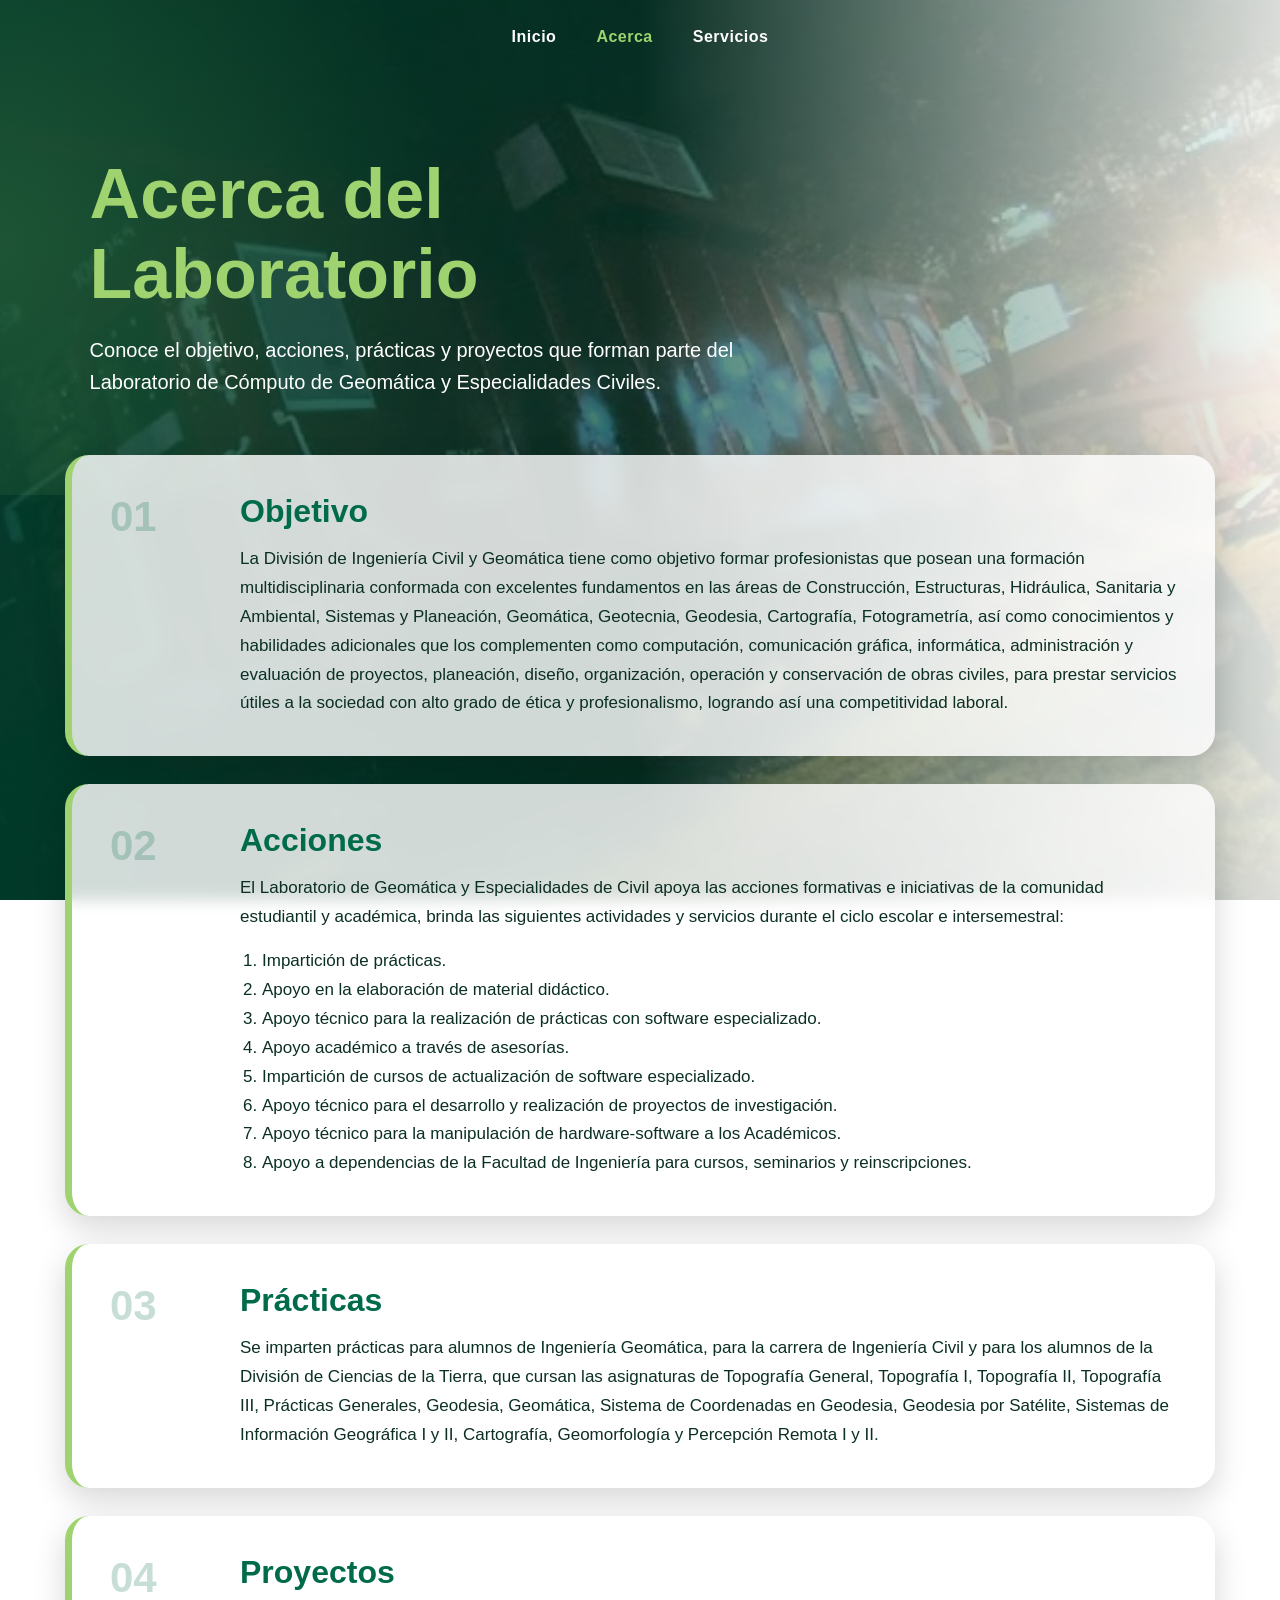
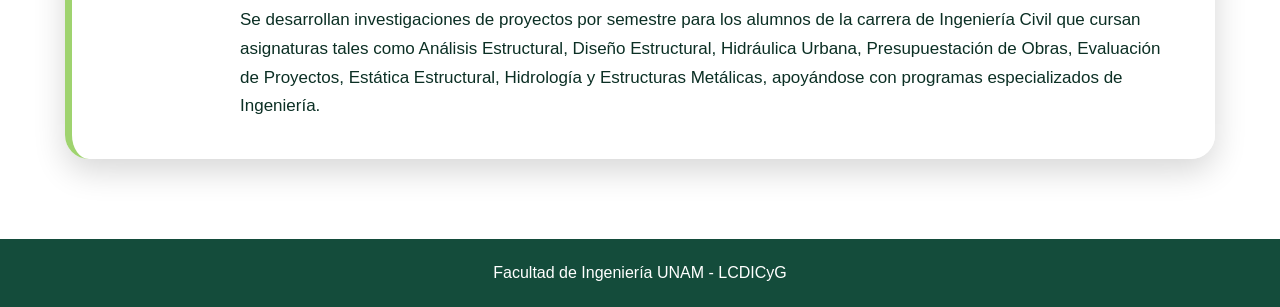
==== acerca.html @ cfac41e4 "Avance pagina de laboratorio" ====
<!DOCTYPE html>
<html lang="es">
<head>
    <meta charset="UTF-8">
    <meta name="viewport" content="width=device-width, initial-scale=1.0">
    <title>Acerca - LCDICyG</title>
    <link rel="stylesheet" href="css/style.css">
</head>
<body class="acerca-page">

    <section class="acerca-hero" id="acercaHero">
        <div class="acerca-overlay"></div>

        <div class="acerca-nav">
            <a href="index.html">Inicio</a>
            <a href="acerca.html" class="active-link">Acerca</a>
            <a href="servicios.html">Servicios</a>
        </div>

        <div class="acerca-content">
            <h1>Acerca del Laboratorio</h1>
            <p>
                Conoce el objetivo, acciones, prácticas y proyectos que forman parte del
                Laboratorio de Cómputo de Geomática y Especialidades Civiles.
            </p>
        </div>
    </section>

    <main class="acerca-sections">

        <article class="info-block" data-bg="images/tren.jpg">
            <div class="number">01</div>
            <div class="text">
                <h2>Objetivo</h2>
                <p>
                    La División de Ingeniería Civil y Geomática tiene como objetivo formar profesionistas
                    que posean una formación multidisciplinaria conformada con excelentes fundamentos en
                    las áreas de Construcción, Estructuras, Hidráulica, Sanitaria y Ambiental, Sistemas y
                    Planeación, Geomática, Geotecnia, Geodesia, Cartografía, Fotogrametría, así como
                    conocimientos y habilidades adicionales que los complementen como computación,
                    comunicación gráfica, informática, administración y evaluación de proyectos,
                    planeación, diseño, organización, operación y conservación de obras civiles, para
                    prestar servicios útiles a la sociedad con alto grado de ética y profesionalismo,
                    logrando así una competitividad laboral.
                </p>
            </div>
        </article>

        <article class="info-block" data-bg="images/clase.jpeg">
            <div class="number">02</div>
            <div class="text">
                <h2>Acciones</h2>
                <p>
                    El Laboratorio de Geomática y Especialidades de Civil apoya las acciones formativas
                    e iniciativas de la comunidad estudiantil y académica, brinda las siguientes actividades
                    y servicios durante el ciclo escolar e intersemestral:
                </p>

                <ol>
                    <li>Impartición de prácticas.</li>
                    <li>Apoyo en la elaboración de material didáctico.</li>
                    <li>Apoyo técnico para la realización de prácticas con software especializado.</li>
                    <li>Apoyo académico a través de asesorías.</li>
                    <li>Impartición de cursos de actualización de software especializado.</li>
                    <li>Apoyo técnico para el desarrollo y realización de proyectos de investigación.</li>
                    <li>Apoyo técnico para la manipulación de hardware-software a los Académicos.</li>
                    <li>Apoyo a dependencias de la Facultad de Ingeniería para cursos, seminarios y reinscripciones.</li>
                </ol>
            </div>
        </article>

        <article class="info-block" data-bg="images/practicas.jpg">
            <div class="number">03</div>
            <div class="text">
                <h2>Prácticas</h2>
                <p>
                    Se imparten prácticas para alumnos de Ingeniería Geomática, para la carrera de
                    Ingeniería Civil y para los alumnos de la División de Ciencias de la Tierra, que cursan
                    las asignaturas de Topografía General, Topografía I, Topografía II, Topografía III,
                    Prácticas Generales, Geodesia, Geomática, Sistema de Coordenadas en Geodesia,
                    Geodesia por Satélite, Sistemas de Información Geográfica I y II, Cartografía,
                    Geomorfología y Percepción Remota I y II.
                </p>
            </div>
        </article>

        <article class="info-block" data-bg="images/proyecto.jpg">
            <div class="number">04</div>
            <div class="text">
                <h2>Proyectos</h2>
                <p>
                    Se desarrollan investigaciones de proyectos por semestre para los alumnos de la carrera
                    de Ingeniería Civil que cursan asignaturas tales como Análisis Estructural, Diseño
                    Estructural, Hidráulica Urbana, Presupuestación de Obras, Evaluación de Proyectos,
                    Estática Estructural, Hidrología y Estructuras Metálicas, apoyándose con programas
                    especializados de Ingeniería.
                </p>
            </div>
        </article>

    </main>

    <footer class="acerca-footer">
        <p>Facultad de Ingeniería UNAM - LCDICyG</p>
    </footer>

    <script src="js/main.js"></script>
</body>
</html>
---- css/style.css ----
*{
    margin: 0;
    padding: 0;
    box-sizing: border-box;
}

body{
    font-family: Arial, Helvetica, sans-serif;
    overflow: hidden;
    color: #0b2f24;
}

.slider{
    width: 100%;
    height: 100vh;
    position: relative;
    overflow: hidden;
}

.screen{
    width: 100%;
    height: 100vh;
    position: absolute;
    inset: 0;
    opacity: 0;
    transform: translateX(100%);
    transition: opacity 0.8s ease, transform 0.8s ease;
    pointer-events: none;
}

.screen.active{
    opacity: 1;
    transform: translateX(0);
    pointer-events: auto;
}

.screen.exit-left{
    transform: translateX(-100%);
}

#inicio{
    background:
        linear-gradient(90deg, rgba(0, 61, 43, 0.92), rgba(0, 61, 43, 0.55), rgba(0,0,0,0.12)),
        url("../images/Laboratorio.jpeg");
    background-size: cover;
    background-position: center;
}

#opciones{
    background:
        linear-gradient(90deg, rgba(0, 61, 43, 0.88), rgba(0, 61, 43, 0.45), rgba(255,255,255,0.1)),
        url("../images/Laboratorio2.jpeg");
    background-size: cover;
    background-position: center;
}

.content{
    position: relative;
    z-index: 2;
}

.intro-content{
    width: min(900px, 90%);
    min-height: 100vh;
    display: flex;
    flex-direction: column;
    justify-content: center;
    padding-left: 7%;
    color: white;
}

.intro-content h1{
    font-size: clamp(36px, 5vw, 62px);
    line-height: 1.1;
    margin-bottom: 28px;
    color: #9fd36f;
}

.intro-content p{
    font-size: clamp(16px, 1.5vw, 20px);
    line-height: 1.7;
    max-width: 850px;
    text-align: justify;
}

.hint{
    margin-top: 35px;
    font-size: 15px;
    color: #d7b56d;
    letter-spacing: 0.5px;
}

.hint.dark{
    color: #d7b56d;
    text-align: center;
    display: block;
}

.options-content{
    width: min(1150px, 92%);
    margin: 0 auto;
    min-height: 100vh;
    padding: 70px 0;
    display: flex;
    flex-direction: column;
    justify-content: center;
}

.options-content h2{
    text-align: center;
    font-size: clamp(34px, 4vw, 54px);
    color: white;
    margin-bottom: 10px;
}

.subtitle{
    text-align: center;
    font-size: 18px;
    color: #e6f2e6;
    margin-bottom: 40px;
}

.option-grid{
    display: grid;
    grid-template-columns: repeat(auto-fit, minmax(230px, 1fr));
    gap: 22px;
}

.option-card{
    min-height: 155px;
    padding: 28px;
    border-radius: 22px;
    text-decoration: none;
    color: #0b2f24;
    background: rgba(255, 255, 255, 0.88);
    box-shadow: 0 10px 28px rgba(0, 0, 0, 0.18);
    border-top: 5px solid #9fd36f;
    transition: 0.3s ease;
}

.option-card:hover{
    transform: translateY(-8px);
    background: #f4f8f4;
}

.option-card h3{
    color: #006b4b;
    font-size: 23px;
    margin-bottom: 12px;
}

.option-card p{
    line-height: 1.5;
    color: #0b2f24;
}

.arrow{
    position: fixed;
    top: 50%;
    transform: translateY(-50%);
    z-index: 20;

    width: 52px;
    height: 52px;
    border: none;
    border-radius: 50%;

    background: rgba(159, 211, 111, 0.88);
    color: #003d2b;
    font-size: 28px;
    cursor: pointer;

    transition: 0.3s ease;
}

.arrow:hover{
    background: #d7b56d;
    transform: translateY(-50%) scale(1.08);
}

.left{
    left: 25px;
}

.right{
    right: 25px;
}

@media(max-width: 768px){
    body{
        overflow: auto;
    }

    .slider,
    .screen{
        min-height: 100vh;
        height: auto;
    }

    .intro-content{
        padding: 130px 25px 70px;
    }

    .intro-content p{
        text-align: left;
    }

    .options-content{
        padding: 80px 0;
    }

    .arrow{
        width: 44px;
        height: 44px;
        font-size: 22px;
    }
}

/* ========================= */
/* PÁGINA ACERCA */
/* ========================= */

.acerca-page{
    overflow: auto;

    background:
        linear-gradient(
            90deg,
            rgba(0, 61, 43, 0.92),
            rgba(0, 61, 43, 0.65),
            rgba(244,248,244,0.88)
        ),
        url("../images/tren.jpg");

    background-size: cover;
    background-position: center;
    background-attachment: fixed;

    transition: background 0.7s ease;
}

.acerca-hero{
    min-height: 55vh;
    position: relative;
    background: transparent;
}

.acerca-overlay{
    position: absolute;
    inset: 0;

    background:
        radial-gradient(
            circle at left,
            rgba(159, 211, 111, 0.18),
            transparent 35%
        );
}

.acerca-nav{
    position: relative;
    z-index: 5;

    display: flex;
    justify-content: center;
    gap: 40px;

    padding: 28px;
}

.acerca-nav a{
    color: white;
    text-decoration: none;
    font-weight: bold;
    letter-spacing: 0.5px;

    transition: 0.3s;
}

.acerca-nav a:hover,
.active-link{
    color: #9fd36f !important;
}

.acerca-content{
    position: relative;
    z-index: 5;

    width: min(900px, 90%);

    padding: 80px 7%;

    color: white;
}

.acerca-content h1{
    font-size: clamp(40px, 6vw, 70px);

    color: #9fd36f;

    margin-bottom: 20px;
}

.acerca-content p{
    font-size: 20px;
    line-height: 1.6;

    max-width: 700px;
}

.acerca-sections{
    width: min(1150px, 92%);

    margin: -40px auto 80px;

    position: relative;
    z-index: 10;
}

.info-block{
    display: grid;

    grid-template-columns: 100px 1fr;

    gap: 30px;

    padding: 38px;

    margin-bottom: 28px;

    border-radius: 24px;

    background: rgba(255,255,255,0.82);

    backdrop-filter: blur(8px);

    box-shadow: 0 12px 32px rgba(0,0,0,0.16);

    border-left: 7px solid #9fd36f;

    transition: 0.35s ease;

    cursor: pointer;
}

.info-block:hover{
    transform: translateY(-8px);

    background: rgba(255,255,255,0.9);

    border-left-color: #d7b56d;

    box-shadow: 0 16px 40px rgba(0,0,0,0.22);
}

.number{
    font-size: 42px;
    font-weight: bold;

    color: rgba(0, 107, 75, 0.22);
}

.info-block h2{
    color: #006b4b;

    font-size: 32px;

    margin-bottom: 15px;
}

.info-block p,
.info-block li{
    font-size: 17px;

    line-height: 1.7;

    color: #0b2f24;
}

.info-block ol{
    margin-top: 15px;
    padding-left: 22px;
}

.acerca-footer{
    background-color: rgba(0, 61, 43, 0.92);

    color: white;

    text-align: center;

    padding: 25px;

    backdrop-filter: blur(8px);
}

@media(max-width: 768px){

    .acerca-nav{
        flex-wrap: wrap;
        gap: 18px;
    }

    .info-block{
        grid-template-columns: 1fr;

        padding: 28px;
    }

    .number{
        font-size: 34px;
    }

    .acerca-sections{
        margin-top: -20px;
    }

}

/* ========================= */
/* PÁGINA SERVICIOS */
/* ========================= */

.servicios-page{
    min-height: 100vh;
    overflow: auto;
    color: white;

    background:
        linear-gradient(
            90deg,
            rgba(0, 61, 43, 0.94),
            rgba(0, 61, 43, 0.72),
            rgba(0, 0, 0, 0.35)
        ),
        url("../images/Laboratorio2.jpeg");

    background-size: cover;
    background-position: center;
    background-attachment: fixed;
}

.servicios-nav{
    position: relative;
    z-index: 5;

    display: flex;
    justify-content: center;
    gap: 40px;

    padding: 28px;
}

.servicios-nav a{
    color: white;
    text-decoration: none;
    font-weight: bold;
    letter-spacing: 0.5px;
    transition: 0.3s;
}

.servicios-nav a:hover,
.servicios-nav .active-link{
    color: #9fd36f;
}

.servicios-main{
    width: min(1100px, 92%);
    margin: 0 auto;
    min-height: calc(100vh - 120px);

    display: flex;
    flex-direction: column;
    justify-content: center;
    gap: 35px;
}

.servicios-intro{
    text-align: center;
}

.servicios-intro h1{
    font-size: clamp(42px, 6vw, 72px);
    color: #9fd36f;
    margin-bottom: 15px;
}

.servicios-intro p{
    font-size: 19px;
    line-height: 1.6;
}

.service-tabs{
    display: grid;
    grid-template-columns: repeat(4, 1fr);
    gap: 18px;
}

.service-tab{
    padding: 22px 18px;
    border: 2px solid rgba(159, 211, 111, 0.65);
    border-radius: 20px;

    background: rgba(255, 255, 255, 0.13);
    color: white;

    font-size: 18px;
    font-weight: bold;

    cursor: pointer;
    backdrop-filter: blur(8px);

    transition: 0.3s ease;
}

.service-tab:hover,
.service-tab.active{
    background: rgba(159, 211, 111, 0.9);
    color: #003d2b;
    transform: translateY(-5px);
}

.service-content{
    display: none;

    padding: 40px;
    border-radius: 24px;

    background: rgba(255, 255, 255, 0.86);
    color: #0b2f24;

    box-shadow: 0 15px 35px rgba(0,0,0,0.22);
    backdrop-filter: blur(8px);

    animation: fadeService 0.5s ease;
}

.service-content.active{
    display: block;
}

.service-content h2{
    font-size: 34px;
    color: #006b4b;
    margin-bottom: 15px;
}

.service-content p{
    font-size: 18px;
    line-height: 1.7;
    margin-bottom: 25px;
}

.service-link{
    color: #006b4b;
    font-weight: bold;
    text-decoration: underline;
    text-underline-offset: 6px;

    transition: 0.3s;
}

.service-link:hover{
    color: #9fd36f;
}

.servicios-footer{
    background-color: rgba(0, 61, 43, 0.92);
    color: white;
    text-align: center;
    padding: 25px;
    backdrop-filter: blur(8px);
}

@keyframes fadeService{
    from{
        opacity: 0;
        transform: translateY(18px);
    }

    to{
        opacity: 1;
        transform: translateY(0);
    }
}

@media(max-width: 900px){
    .service-tabs{
        grid-template-columns: repeat(2, 1fr);
    }
}

@media(max-width: 600px){
    .service-tabs{
        grid-template-columns: 1fr;
    }

    .servicios-nav{
        flex-wrap: wrap;
        gap: 18px;
    }

    .service-content{
        padding: 28px;
    }
}

/* ========================= */
/* FORMULARIOS / PDFs */
/* ========================= */

.formatos-page{
    min-height: 100vh;

    background:
        linear-gradient(
            90deg,
            rgba(0, 61, 43, 0.94),
            rgba(0, 61, 43, 0.72),
            rgba(0, 0, 0, 0.35)
        ),
        url("../images/Laboratorio2.jpeg");

    background-size: cover;
    background-position: center;
    background-attachment: fixed;

    color: white;
}

.formatos-main{
    width: min(1200px, 92%);
    margin: 40px auto 80px;

    display: grid;
    grid-template-columns: 420px 1fr;
    gap: 45px;
    align-items: center;
}

.formatos-left{
    display: flex;
    justify-content: center;
    align-items: center;
}

.formatos-left img{
    width: 100%;
    max-width: 320px;

    filter:
        drop-shadow(0 0 18px rgba(159, 211, 111, 0.35));

    transition: 0.4s;
}

.formatos-left img:hover{
    transform: scale(1.04);
}

.formatos-right{
    padding: 40px;

    background: rgba(255,255,255,0.88);

    border-radius: 26px;

    backdrop-filter: blur(10px);

    box-shadow: 0 15px 40px rgba(0,0,0,0.22);
}

.formatos-right h1{
    color: #006b4b;

    font-size: 42px;

    margin-bottom: 35px;
}

.pdf-grid{
    display: grid;
    grid-template-columns: repeat(2, 1fr);
    gap: 22px;
}

.pdf-card{
    display: flex;
    align-items: center;
    gap: 18px;

    padding: 22px;

    border-radius: 18px;

    text-decoration: none;

    background: linear-gradient(
        135deg,
        #006b4b,
        #00885f
    );

    color: white;

    transition: 0.3s ease;
}

.pdf-card:hover{
    transform: translateY(-6px);

    background: linear-gradient(
        135deg,
        #9fd36f,
        #6fbf73
    );

    color: #003d2b;
}

.pdf-icon{
    width: 58px;
    height: 58px;

    border-radius: 14px;

    display: flex;
    justify-content: center;
    align-items: center;

    background: rgba(255,255,255,0.18);

    font-weight: bold;
    font-size: 18px;
}

.pdf-card span{
    font-size: 18px;
    font-weight: bold;
    line-height: 1.4;
}

@media(max-width: 900px){

    .formatos-main{
        grid-template-columns: 1fr;
    }

    .pdf-grid{
        grid-template-columns: 1fr;
    }

}

/* ========================= */
/* SERVICIO SOCIAL */
/* ========================= */

.ssocial-page{
    min-height: 100vh;
    overflow-y: auto;

    background:
        linear-gradient(
            90deg,
            rgba(0, 61, 43, 0.94),
            rgba(0, 61, 43, 0.72),
            rgba(0, 0, 0, 0.35)
        ),
        url("../images/Laboratorio2.jpeg");

    background-size: cover;
    background-position: center;
    background-attachment: fixed;

    color: white;
}

.ssocial-main{
    width: min(1150px, 92%);
    margin: 25px auto 55px;

    display: grid;
    grid-template-columns: 380px 1fr;
    gap: 40px;
    align-items: center;
}

.ssocial-logo{
    display: flex;
    justify-content: center;
    align-items: center;
}

.ssocial-logo img{
    width: 100%;
    max-width: 330px;

    filter: drop-shadow(0 0 18px rgba(159, 211, 111, 0.35));

    transition: 0.4s;
}

.ssocial-logo img:hover{
    transform: scale(1.04);
}

.ssocial-info{
    padding: 32px 38px;

    background: rgba(255,255,255,0.88);

    border-radius: 24px;

    backdrop-filter: blur(10px);

    box-shadow: 0 15px 40px rgba(0,0,0,0.22);

    color: #0b2f24;
}

.ssocial-info h1{
    color: #006b4b;
    font-size: 40px;
    margin-bottom: 10px;
}

.ssocial-line{
    width: 100%;
    height: 2px;
    background: rgba(0, 107, 75, 0.25);
    margin-bottom: 20px;
}

.ssocial-info p{
    font-size: 17px;
    line-height: 1.55;
    margin-bottom: 10px;
}

.ssocial-contact{
    margin-top: 22px;
    padding: 14px;

    border: 2px solid #006b4b;
    border-radius: 16px;

    text-align: center;

    background: rgba(159, 211, 111, 0.12);
}

.ssocial-contact p{
    margin-bottom: 4px;
}

.ssocial-button{
    display: inline-block;

    margin-top: 18px;

    color: #006b4b;
    font-weight: bold;
    text-decoration: underline;
    text-underline-offset: 6px;

    transition: 0.3s;
}

.ssocial-button:hover{
    color: #9fd36f;
}

@media(max-width: 900px){

    .ssocial-main{
        grid-template-columns: 1fr;
    }

    .ssocial-info{
        padding: 28px;
    }

}

/* ========================= */
/* CONTACTO */
/* ========================= */

.contacto-page{
    min-height: 100vh;
    overflow-y: auto;

    background:
        linear-gradient(
            90deg,
            rgba(0, 61, 43, 0.94),
            rgba(0, 61, 43, 0.72),
            rgba(0, 0, 0, 0.35)
        ),
        url("../images/Laboratorio2.jpeg");

    background-size: cover;
    background-position: center;
    background-attachment: fixed;

    color: white;
}

.contacto-main{
    width: min(780px, 92%);
    margin: 35px auto 70px;
}

.contacto-main h1{
    text-align: center;
    font-size: 46px;
    color: #9fd36f;
    margin-bottom: 28px;
}

.contacto-form{
    background: rgba(255,255,255,0.9);
    color: #0b2f24;

    padding: 38px;
    border-radius: 26px;

    box-shadow: 0 15px 40px rgba(0,0,0,0.22);
    backdrop-filter: blur(10px);
}

.form-group{
    margin-bottom: 22px;
}

.form-group label{
    display: block;
    font-weight: bold;
    margin-bottom: 9px;
}

.required{
    color: #006b4b;
    font-weight: bold;
}

.form-group input,
.form-group textarea{
    width: 100%;
    padding: 15px;

    border: 1px solid rgba(0, 107, 75, 0.25);
    border-radius: 14px;

    font-size: 16px;
    outline: none;
}

.form-group textarea{
    min-height: 145px;
    resize: vertical;
}

.form-group input:focus,
.form-group textarea:focus{
    border-color: #006b4b;
    box-shadow: 0 0 0 3px rgba(159, 211, 111, 0.25);
}

.error-message{
    display: none;
    margin-top: 7px;
    color: #006b4b;
    font-weight: bold;
}

.form-group.error .error-message{
    display: block;
}

.form-group.error input{
    border-color: #006b4b;
}

.contact-button{
    width: 100%;
    padding: 16px;

    border: none;
    border-radius: 30px;

    background: #0b2f24;
    color: white;

    font-size: 17px;
    font-weight: bold;
    text-transform: uppercase;

    cursor: pointer;

    transition: 0.35s ease;
}

.contact-button.loading{
    background: #6fbf73;
    opacity: 0.75;
}

.contact-button.success{
    background: #006b4b;
}

.form-status{
    text-align: center;
    margin-top: 18px;
    font-weight: bold;
    color: #006b4b;
}

/* ========================= */
/* CALENDARIOS */
/* ========================= */

.calendarios-page{
    min-height: 100vh;
    overflow-y: auto;

    background:
        linear-gradient(
            90deg,
            rgba(0, 61, 43, 0.94),
            rgba(0, 61, 43, 0.72),
            rgba(0, 0, 0, 0.35)
        ),
        url("../images/Laboratorio2.jpeg");

    background-size: cover;
    background-position: center;
    background-attachment: fixed;

    color: white;
}

.calendarios-main{
    width: min(1150px, 92%);
    margin: 30px auto 70px;
}

.calendarios-header{
    text-align: center;
    margin-bottom: 30px;
}

.calendarios-header h1{
    font-size: 48px;
    color: #9fd36f;
    margin-bottom: 10px;
}

.calendarios-header p{
    font-size: 18px;
}

.calendario-frame-box{
    width: 100%;
    height: 680px;

    background: rgba(255,255,255,0.9);

    border-radius: 24px;
    overflow: hidden;

    box-shadow: 0 15px 40px rgba(0,0,0,0.25);
    backdrop-filter: blur(10px);
}

.calendario-frame-box iframe{
    width: 100%;
    height: 100%;
    border: none;
}

.calendario-link{
    display: block;
    width: fit-content;
    margin: 25px auto 0;

    color: #9fd36f;
    font-weight: bold;
    text-decoration: underline;
    text-underline-offset: 6px;

    transition: 0.3s;
}

.calendario-link:hover{
    color: white;
}

@media(max-width: 768px){
    .calendario-frame-box{
        height: 560px;
    }

    .calendarios-header h1{
        font-size: 36px;
    }
}

/* ========================= */
/* SITIOS DE INTERÉS */
/* ========================= */

.links-page{
    min-height: 100vh;
    overflow-y: auto;

    background:
        linear-gradient(
            90deg,
            rgba(0, 61, 43, 0.94),
            rgba(0, 61, 43, 0.72),
            rgba(0, 0, 0, 0.35)
        ),
        url("../images/Laboratorio2.jpeg");

    background-size: cover;
    background-position: center;
    background-attachment: fixed;

    color: white;
}

.links-main{
    width: min(1200px, 92%);
    margin: 35px auto 75px;

    display: grid;
    grid-template-columns: 420px 1fr;
    gap: 55px;
    align-items: center;
}

.links-left{
    display: flex;
    justify-content: center;
    align-items: center;
}

.links-left img{
    width: 100%;
    max-width: 360px;

    filter: drop-shadow(0 0 18px rgba(159, 211, 111, 0.35));

    transition: 0.4s ease;
}

.links-left img:hover{
    transform: scale(1.04);
}

.links-right{
    padding: 40px;

    background: rgba(255,255,255,0.88);

    color: #0b2f24;

    border-radius: 26px;

    box-shadow: 0 15px 40px rgba(0,0,0,0.22);
    backdrop-filter: blur(10px);
}

.links-right h1{
    color: #006b4b;
    font-size: 44px;
    margin-bottom: 10px;
}

.links-right p{
    font-size: 18px;
    line-height: 1.6;
    margin-bottom: 25px;
}

.links-carousel{
    height: 355px;
    overflow: hidden;

    border-radius: 22px;
    position: relative;
}

.links-carousel::before,
.links-carousel::after{
    content: "";
    position: absolute;
    left: 0;
    width: 100%;
    height: 55px;
    z-index: 5;
    pointer-events: none;
}

.links-carousel::before{
    top: 0;
    background: linear-gradient(to bottom, rgba(255,255,255,0.95), transparent);
}

.links-carousel::after{
    bottom: 0;
    background: linear-gradient(to top, rgba(255,255,255,0.95), transparent);
}

.links-track{
    display: flex;
    flex-direction: column;
    gap: 18px;

    animation: moveLinks 18s linear infinite;
}

.links-carousel:hover .links-track{
    animation-play-state: paused;
}

.link-card{
    display: block;

    padding: 22px 24px;

    border-radius: 18px;

    text-decoration: none;

    background:
        linear-gradient(
            135deg,
            rgba(0, 107, 75, 0.95),
            rgba(0, 136, 95, 0.9)
        );

    color: white;

    transition: 0.3s ease;
}

.link-card:hover{
    transform: translateX(10px);
    background:
        linear-gradient(
            135deg,
            #9fd36f,
            #6fbf73
        );

    color: #003d2b;
}

.link-card span{
    display: block;
    font-size: 21px;
    font-weight: bold;
    margin-bottom: 5px;
}

.link-card small{
    font-size: 14px;
    opacity: 0.9;
}

@keyframes moveLinks{
    from{
        transform: translateY(0);
    }

    to{
        transform: translateY(-50%);
    }
}

@media(max-width: 900px){

    .links-main{
        grid-template-columns: 1fr;
    }

    .links-right{
        padding: 30px;
    }

}
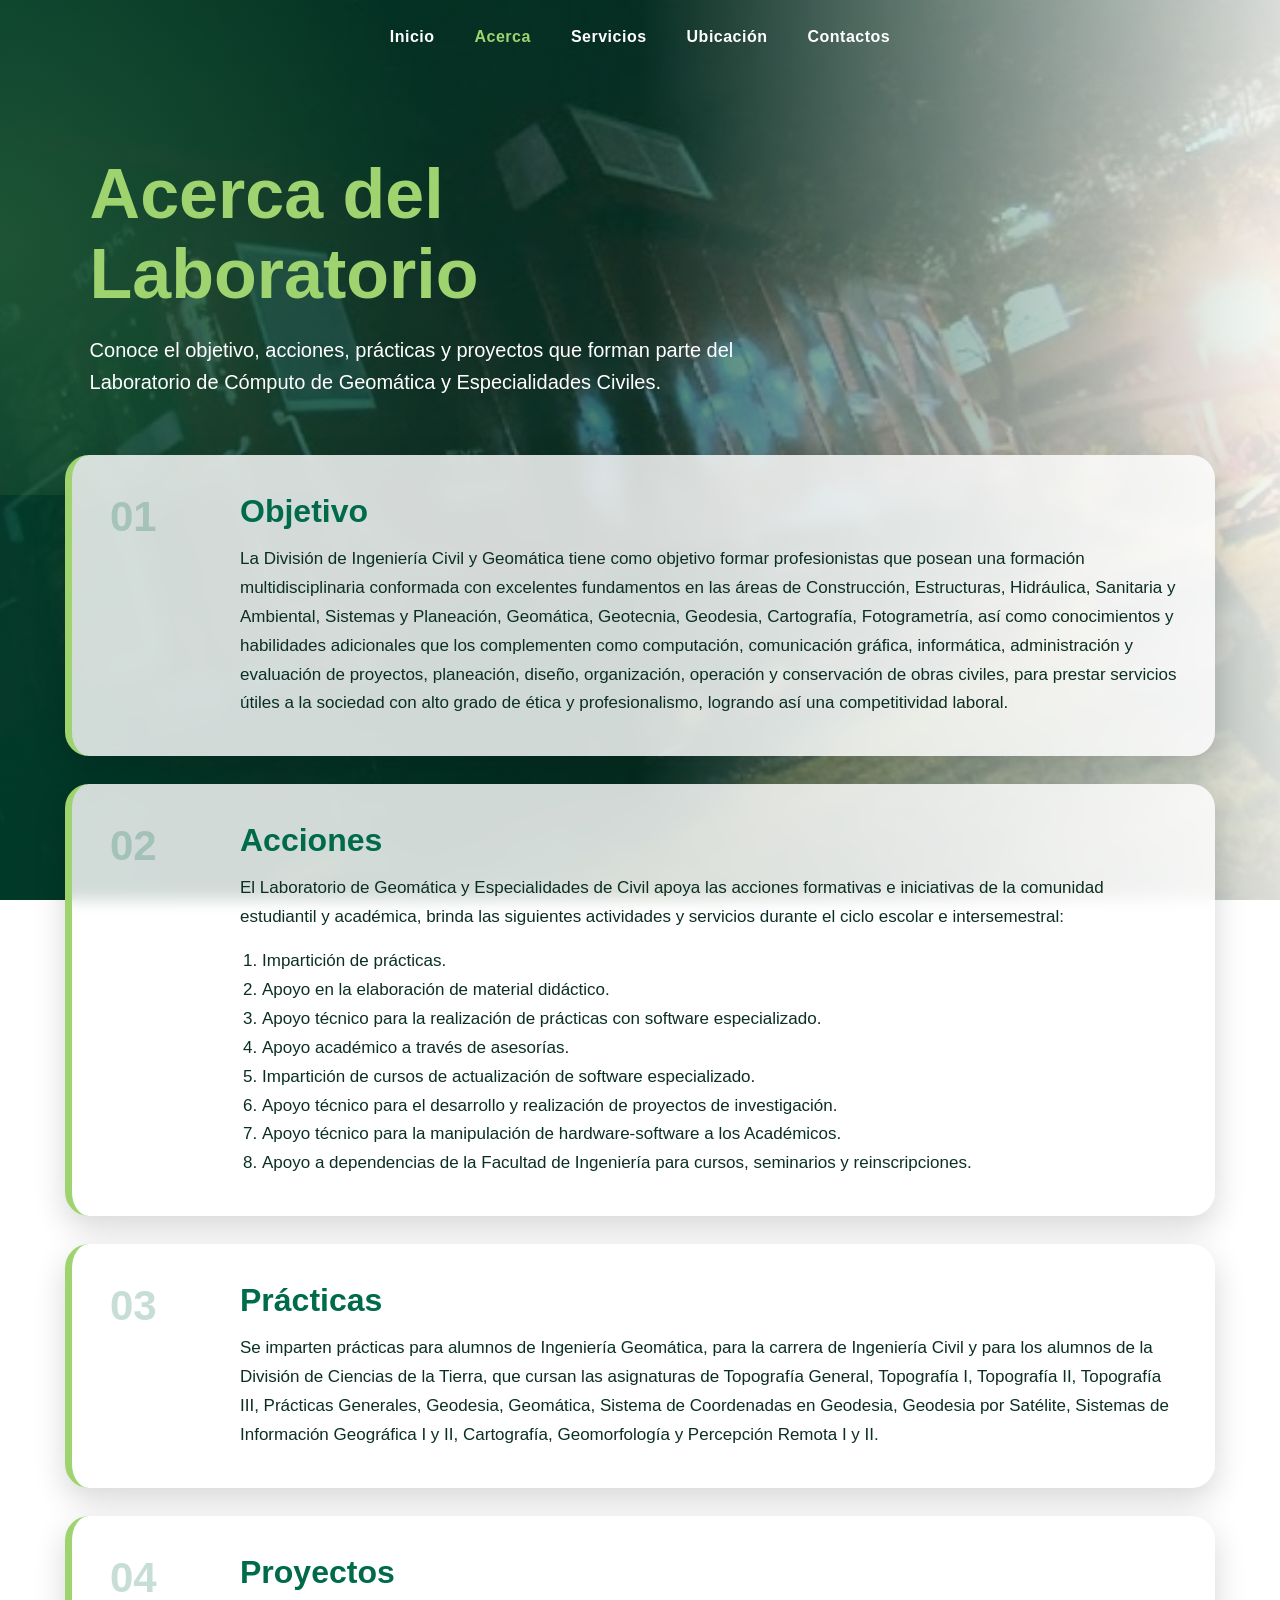
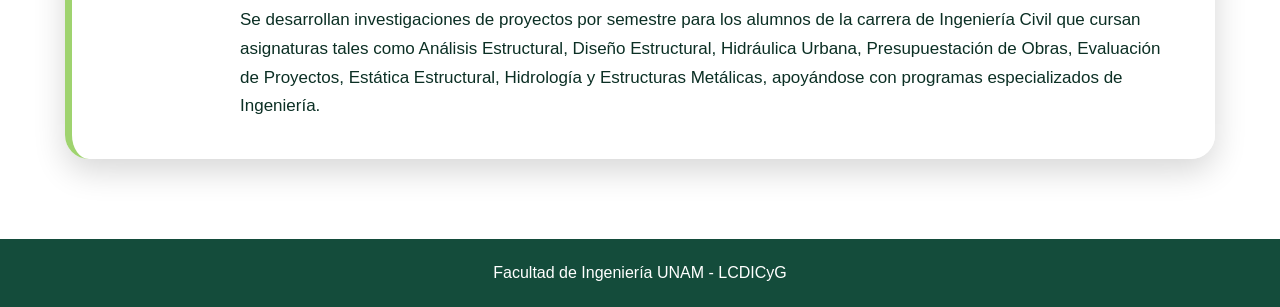
==== commit c33f4d62: "Avance 2" ====
--- a/acerca.html
+++ b/acerca.html
@@ -15,6 +15,8 @@
             <a href="index.html">Inicio</a>
             <a href="acerca.html" class="active-link">Acerca</a>
             <a href="servicios.html">Servicios</a>
+            <a href="ubicacion.html">Ubicación</a>
+            <a href="contactos.html">Contactos</a>
         </div>
 
         <div class="acerca-content">
--- a/css/style.css
+++ b/css/style.css
@@ -187,32 +187,96 @@
 }
 
 @media(max-width: 768px){
+
     body{
-        overflow: auto;
-    }
-
-    .slider,
+        overflow-y: auto;
+    }
+
+    .slider{
+        height: auto;
+        min-height: 100vh;
+        overflow: visible;
+    }
+
     .screen{
         min-height: 100vh;
         height: auto;
+        overflow-y: auto;
+    }
+
+    .screen.active{
+        position: relative;
+        display: block;
+    }
+
+    .screen:not(.active){
+        display: none;
     }
 
     .intro-content{
-        padding: 130px 25px 70px;
+        width: 92%;
+        min-height: 100vh;
+        padding: 90px 25px 80px;
+    }
+
+    .intro-content h1{
+        font-size: 34px;
+        line-height: 1.15;
     }
 
     .intro-content p{
+        font-size: 15px;
+        line-height: 1.6;
         text-align: left;
     }
 
     .options-content{
-        padding: 80px 0;
+        width: 92%;
+        min-height: 100vh;
+        height: auto;
+        padding: 75px 0 90px;
+        justify-content: flex-start;
+    }
+
+    .options-content h2{
+        font-size: 34px;
+    }
+
+    .subtitle{
+        font-size: 16px;
+        margin-bottom: 25px;
+    }
+
+    .option-grid{
+        grid-template-columns: 1fr;
+        gap: 16px;
+        padding-bottom: 35px;
+    }
+
+    .option-card{
+        min-height: auto;
+        padding: 22px;
     }
 
     .arrow{
         width: 44px;
         height: 44px;
         font-size: 22px;
+        top: auto;
+        bottom: 18px;
+        transform: none;
+    }
+
+    .arrow:hover{
+        transform: scale(1.05);
+    }
+
+    .left{
+        left: 18px;
+    }
+
+    .right{
+        right: 18px;
     }
 }
 
@@ -1042,18 +1106,30 @@
     color: white;
 }
 
+.calendarios-page{
+    min-height: 100vh;
+    overflow-y: auto;
+    background:
+        linear-gradient(90deg, rgba(0,61,43,0.94), rgba(0,61,43,0.72), rgba(0,0,0,0.35)),
+        url("../images/Laboratorio2.jpeg");
+    background-size: cover;
+    background-position: center;
+    background-attachment: fixed;
+    color: white;
+}
+
 .calendarios-main{
-    width: min(1150px, 92%);
-    margin: 30px auto 70px;
+    width: min(1050px, 92%);
+    margin: 80px auto 70px;
 }
 
 .calendarios-header{
     text-align: center;
-    margin-bottom: 30px;
+    margin-bottom: 25px;
 }
 
 .calendarios-header h1{
-    font-size: 48px;
+    font-size: 46px;
     color: #9fd36f;
     margin-bottom: 10px;
 }
@@ -1062,35 +1138,34 @@
     font-size: 18px;
 }
 
-.calendario-frame-box{
+.calendario-image-box{
     width: 100%;
-    height: 680px;
-
+    padding: 25px;
+    text-align: center;
     background: rgba(255,255,255,0.9);
-
     border-radius: 24px;
-    overflow: hidden;
-
     box-shadow: 0 15px 40px rgba(0,0,0,0.25);
     backdrop-filter: blur(10px);
 }
 
-.calendario-frame-box iframe{
-    width: 100%;
-    height: 100%;
-    border: none;
+.calendario-image-box img{
+    width: auto;
+    max-width: 70%;
+    max-height: 700px;
+    border-radius: 16px;
+    box-shadow: 0 10px 25px rgba(0,0,0,0.25);
 }
 
 .calendario-link{
     display: block;
     width: fit-content;
+    max-width: 100%;
     margin: 25px auto 0;
-
     color: #9fd36f;
     font-weight: bold;
+    text-align: center;
     text-decoration: underline;
     text-underline-offset: 6px;
-
     transition: 0.3s;
 }
 
@@ -1099,12 +1174,21 @@
 }
 
 @media(max-width: 768px){
-    .calendario-frame-box{
-        height: 560px;
+    .calendarios-main{
+        margin: 45px auto 60px;
     }
 
     .calendarios-header h1{
-        font-size: 36px;
+        font-size: 34px;
+    }
+
+    .calendario-image-box{
+        padding: 12px;
+    }
+
+    .calendario-image-box img{
+        max-width: 100%;
+        max-height: none;
     }
 }
 
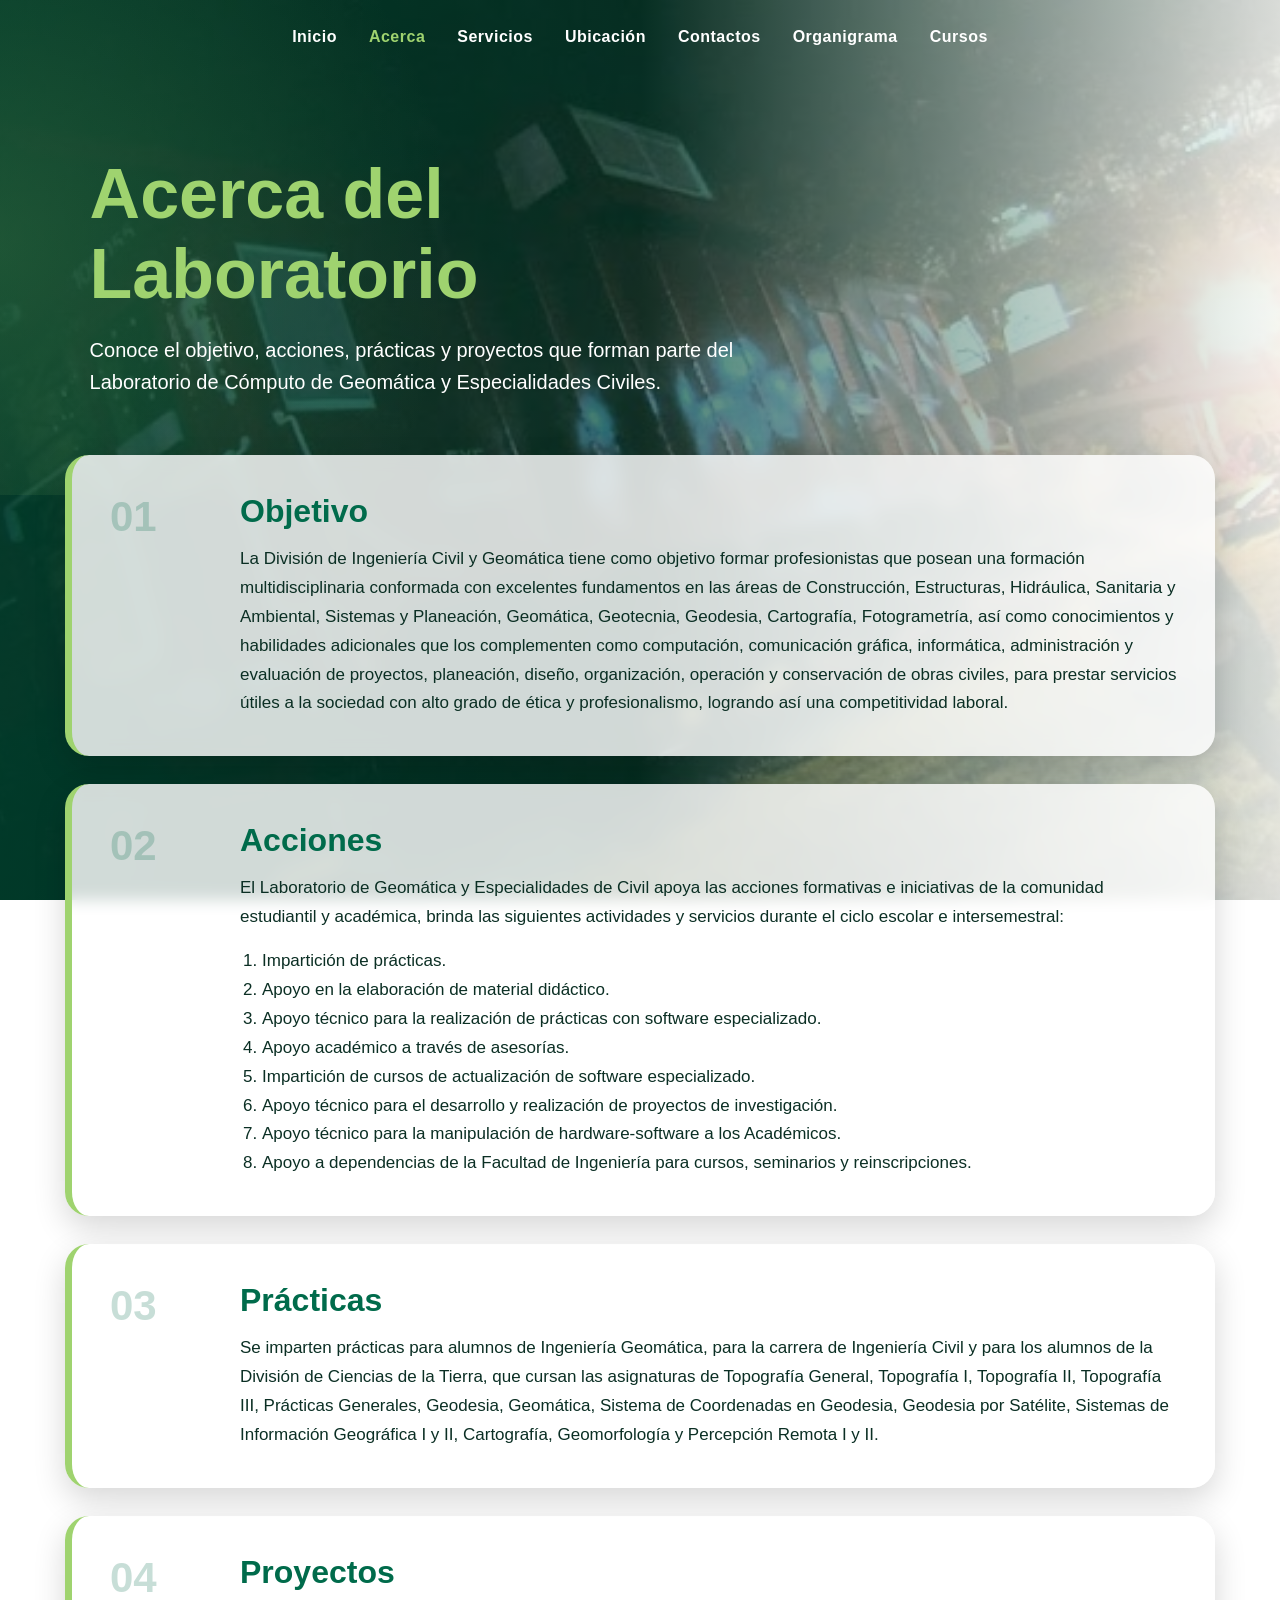
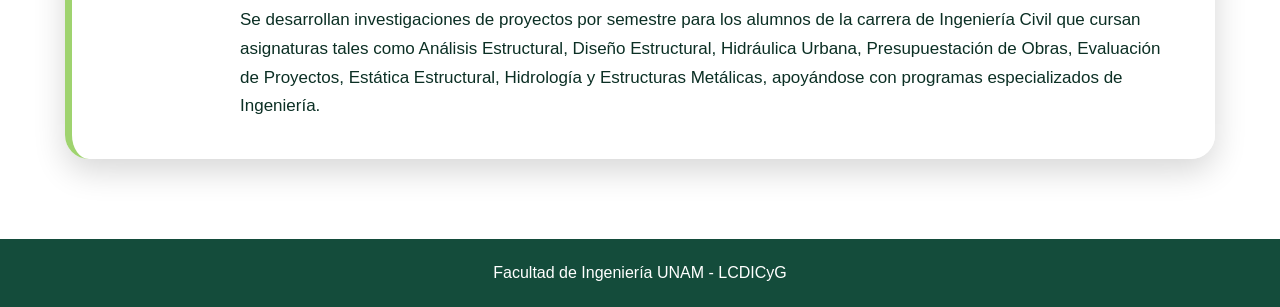
==== commit ce48b8b6: "Ultimas2Paginas" ====
--- a/acerca.html
+++ b/acerca.html
@@ -17,6 +17,8 @@
             <a href="servicios.html">Servicios</a>
             <a href="ubicacion.html">Ubicación</a>
             <a href="contactos.html">Contactos</a>
+            <a href="organigrama.html">Organigrama</a>
+            <a href="cursos.html">Cursos</a>
         </div>
 
         <div class="acerca-content">
--- a/css/style.css
+++ b/css/style.css
@@ -327,7 +327,8 @@
 
     display: flex;
     justify-content: center;
-    gap: 40px;
+    flex-wrap: wrap;
+    gap: 32px;
 
     padding: 28px;
 }
@@ -510,7 +511,8 @@
 
     display: flex;
     justify-content: center;
-    gap: 40px;
+    flex-wrap: wrap;
+    gap: 32px;
 
     padding: 28px;
 }
@@ -1377,3 +1379,446 @@
     }
 
 }
+
+/* ========================= */
+/* CURSOS */
+/* ========================= */
+
+.cursos-page{
+    min-height: 100vh;
+    overflow-y: auto;
+
+    background:
+        linear-gradient(
+            90deg,
+            rgba(0, 61, 43, 0.94),
+            rgba(0, 61, 43, 0.72),
+            rgba(0, 0, 0, 0.35)
+        ),
+        url("../images/Laboratorio2.jpeg");
+
+    background-size: cover;
+    background-position: center;
+    background-attachment: fixed;
+
+    color: white;
+}
+
+.cursos-main{
+    width: min(1250px, 92%);
+    margin: 40px auto 80px;
+
+    display: grid;
+    grid-template-columns: 420px 1fr;
+    gap: 50px;
+    align-items: start;
+}
+
+.cursos-left{
+    position: sticky;
+    top: 40px;
+
+    display: flex;
+    flex-direction: column;
+    align-items: center;
+    gap: 22px;
+}
+
+.cursos-left img{
+    width: 100%;
+    max-width: 380px;
+
+    filter: drop-shadow(0 0 20px rgba(159, 211, 111, 0.35));
+
+    transition: 0.4s ease;
+}
+
+.cursos-left img:hover{
+    transform: scale(1.03);
+}
+
+.cursos-left h1{
+    text-align: center;
+    font-size: 34px;
+    color: #9fd36f;
+}
+
+.cursos-left p{
+    text-align: center;
+    font-size: 16px;
+    line-height: 1.6;
+    color: #e6f2e6;
+    max-width: 360px;
+}
+
+.cursos-right{
+    display: flex;
+    flex-direction: column;
+    gap: 26px;
+}
+
+.course-card{
+    padding: 34px;
+
+    border-radius: 26px;
+
+    background: rgba(255, 255, 255, 0.9);
+    color: #0b2f24;
+
+    box-shadow: 0 15px 40px rgba(0,0,0,0.22);
+    backdrop-filter: blur(10px);
+
+    border-left: 7px solid #9fd36f;
+
+    transition: 0.35s ease;
+}
+
+.course-card:hover{
+    transform: translateY(-6px);
+    border-left-color: #d7b56d;
+    box-shadow: 0 20px 48px rgba(0,0,0,0.28);
+}
+
+.course-card .course-tag{
+    display: inline-block;
+
+    padding: 6px 16px;
+    margin-bottom: 14px;
+
+    border-radius: 30px;
+
+    background: rgba(0, 107, 75, 0.12);
+    color: #006b4b;
+
+    font-size: 13px;
+    font-weight: bold;
+    letter-spacing: 0.5px;
+    text-transform: uppercase;
+}
+
+.course-card.reference .course-tag{
+    background: rgba(215, 181, 109, 0.18);
+    color: #a3812e;
+}
+
+.course-card h2{
+    font-size: 27px;
+    color: #006b4b;
+    margin-bottom: 14px;
+}
+
+.course-card p{
+    font-size: 16.5px;
+    line-height: 1.75;
+    margin-bottom: 22px;
+}
+
+.course-link{
+    display: inline-flex;
+    align-items: center;
+    gap: 10px;
+
+    padding: 13px 26px;
+
+    border-radius: 30px;
+
+    background: #006b4b;
+    color: white;
+
+    font-weight: bold;
+    text-decoration: none;
+    font-size: 15px;
+
+    transition: 0.3s ease;
+}
+
+.course-link:hover{
+    background: #9fd36f;
+    color: #003d2b;
+    transform: translateX(4px);
+}
+
+@media(max-width: 900px){
+
+    .cursos-main{
+        grid-template-columns: 1fr;
+    }
+
+    .cursos-left{
+        position: relative;
+        top: 0;
+    }
+
+    .course-card{
+        padding: 26px;
+    }
+
+}
+
+/* ========================= */
+/* ORGANIGRAMA */
+/* ========================= */
+
+.organigrama-page{
+    min-height: 100vh;
+    overflow-y: auto;
+
+    background:
+        linear-gradient(
+            90deg,
+            rgba(0, 61, 43, 0.94),
+            rgba(0, 61, 43, 0.72),
+            rgba(0, 0, 0, 0.35)
+        ),
+        url("../images/Laboratorio2.jpeg");
+
+    background-size: cover;
+    background-position: center;
+    background-attachment: fixed;
+
+    color: white;
+}
+
+.organigrama-header{
+    width: min(950px, 92%);
+    margin: 55px auto 10px;
+    text-align: center;
+}
+
+.organigrama-header h1{
+    font-size: clamp(38px, 5.5vw, 60px);
+    color: #9fd36f;
+    margin-bottom: 14px;
+}
+
+.organigrama-header p{
+    font-size: 18px;
+    line-height: 1.6;
+    color: #e6f2e6;
+}
+
+.org-tree{
+    width: min(1150px, 94%);
+    margin: 50px auto 100px;
+
+    display: flex;
+    flex-direction: column;
+    align-items: center;
+}
+
+.tree-connector{
+    width: 3px;
+    height: 46px;
+
+    background: linear-gradient(to bottom, #9fd36f, #d7b56d);
+    border-radius: 4px;
+}
+
+.node-card{
+    position: relative;
+
+    display: flex;
+    flex-direction: column;
+    align-items: center;
+    text-align: center;
+
+    padding: 30px 32px;
+    min-width: 260px;
+
+    border-radius: 24px;
+
+    background: rgba(255, 255, 255, 0.92);
+    color: #0b2f24;
+
+    box-shadow: 0 16px 38px rgba(0,0,0,0.28);
+    backdrop-filter: blur(10px);
+
+    transition: 0.35s ease;
+}
+
+.node-card:hover{
+    transform: translateY(-8px);
+    box-shadow: 0 22px 48px rgba(0,0,0,0.34);
+}
+
+.node-badge{
+    width: 56px;
+    height: 56px;
+
+    display: flex;
+    align-items: center;
+    justify-content: center;
+
+    border-radius: 50%;
+
+    font-weight: bold;
+    font-size: 15px;
+    letter-spacing: 0.5px;
+
+    color: white;
+
+    margin-bottom: 16px;
+
+    box-shadow: 0 6px 16px rgba(0,0,0,0.25);
+}
+
+.node-role{
+    display: block;
+    font-size: 15px;
+    font-weight: bold;
+    text-transform: uppercase;
+    letter-spacing: 0.6px;
+    color: #006b4b;
+    margin-bottom: 8px;
+}
+
+.node-name{
+    display: block;
+    font-size: 21px;
+    font-weight: bold;
+    color: #0b2f24;
+}
+
+.node-card.coordinador{
+    border: 2px solid #d7b56d;
+    min-width: 320px;
+}
+
+.node-card.coordinador .node-badge{
+    background: linear-gradient(135deg, #d7b56d, #b8934a);
+}
+
+.node-card.asistente{
+    border: 2px solid #9fd36f;
+}
+
+.node-card.asistente .node-badge{
+    background: linear-gradient(135deg, #006b4b, #00885f);
+}
+
+.node-card.equipo{
+    min-width: 220px;
+    padding: 24px 22px;
+}
+
+.node-card.equipo .node-badge{
+    width: 46px;
+    height: 46px;
+    font-size: 13px;
+    background: linear-gradient(135deg, #6fbf73, #9fd36f);
+    color: #003d2b;
+}
+
+.node-card.equipo .node-name{
+    font-size: 18px;
+}
+
+.tree-children{
+    position: relative;
+    width: 100%;
+
+    display: flex;
+    justify-content: center;
+    flex-wrap: wrap;
+    gap: 30px;
+
+    padding-top: 46px;
+}
+
+.tree-children::before{
+    content: "";
+    position: absolute;
+    top: 0;
+    left: 14%;
+    right: 14%;
+    height: 3px;
+
+    background: linear-gradient(to right, transparent, #9fd36f 12%, #9fd36f 88%, transparent);
+    border-radius: 4px;
+}
+
+.tree-node-wrap{
+    position: relative;
+    display: flex;
+    justify-content: center;
+}
+
+.tree-node-wrap::before{
+    content: "";
+    position: absolute;
+    top: -46px;
+    left: 50%;
+    transform: translateX(-50%);
+    width: 3px;
+    height: 46px;
+
+    background: #9fd36f;
+    border-radius: 4px;
+}
+
+.org-legend{
+    width: min(950px, 92%);
+    margin: 0 auto 70px;
+
+    display: flex;
+    justify-content: center;
+    flex-wrap: wrap;
+    gap: 28px;
+
+    font-size: 14px;
+    color: #e6f2e6;
+}
+
+.org-legend span{
+    display: flex;
+    align-items: center;
+    gap: 10px;
+}
+
+.legend-dot{
+    width: 14px;
+    height: 14px;
+    border-radius: 50%;
+    display: inline-block;
+}
+
+.legend-dot.gold{
+    background: linear-gradient(135deg, #d7b56d, #b8934a);
+}
+
+.legend-dot.teal{
+    background: linear-gradient(135deg, #006b4b, #00885f);
+}
+
+.legend-dot.light{
+    background: linear-gradient(135deg, #6fbf73, #9fd36f);
+}
+
+@media(max-width: 768px){
+
+    .organigrama-header{
+        margin: 40px auto 5px;
+    }
+
+    .node-card{
+        min-width: 220px;
+        padding: 24px 20px;
+    }
+
+    .node-card.coordinador{
+        min-width: 260px;
+    }
+
+    .tree-children{
+        gap: 44px 22px;
+    }
+
+    .tree-children::before{
+        left: 8%;
+        right: 8%;
+    }
+
+    .org-legend{
+        gap: 18px;
+    }
+}
